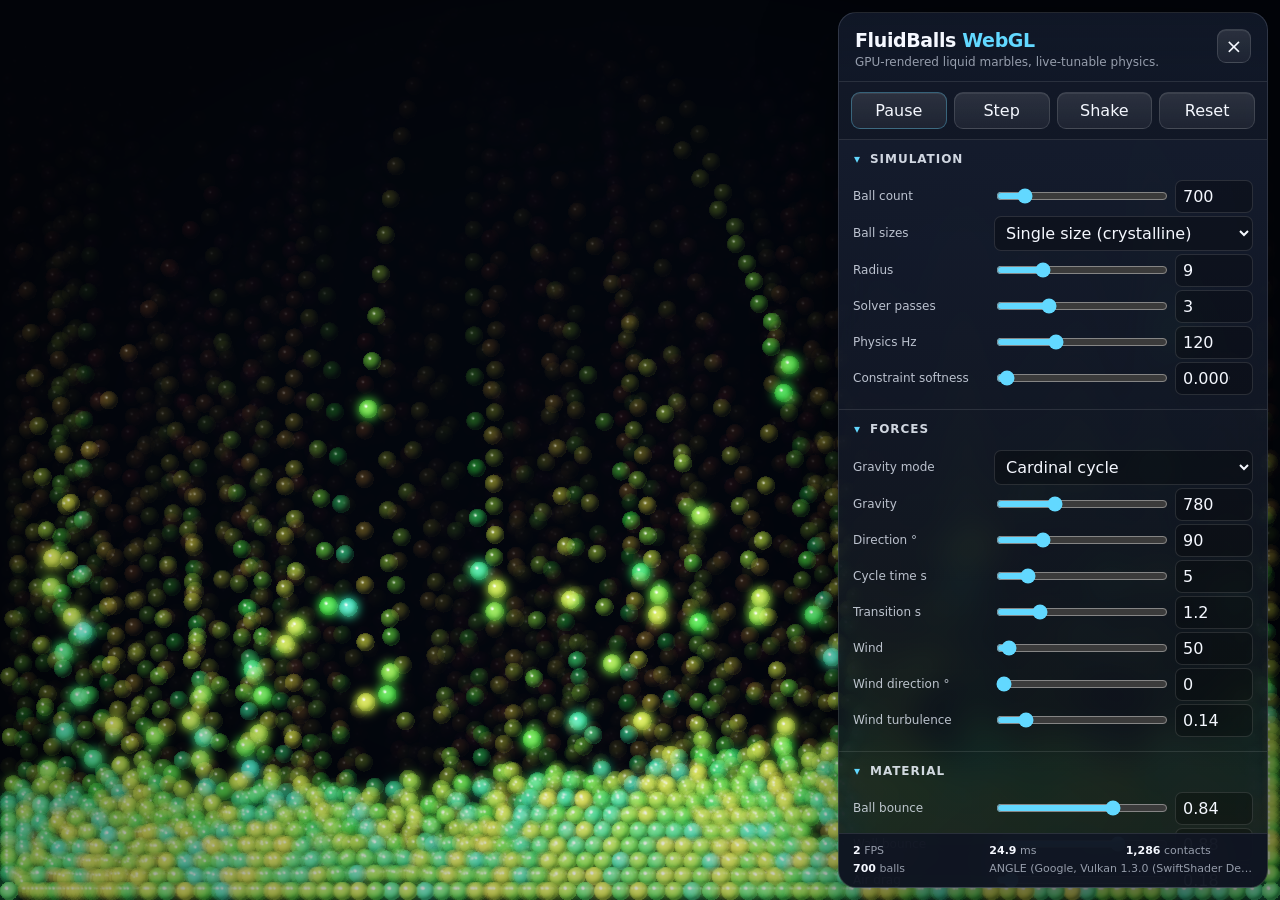
==== webgl/index.html @ 9036a15d "Added min/max ball size" ====
<!doctype html>
<html lang="en">
<head>
  <meta charset="utf-8">
  <meta name="viewport" content="width=device-width,initial-scale=1,viewport-fit=cover">
  <meta name="color-scheme" content="dark">
  <title>FluidBalls WebGL</title>
  <link rel="stylesheet" href="style.css">
</head>
<body>
  <canvas id="fluidCanvas" aria-label="FluidBalls WebGL simulation"></canvas>

  <aside id="panel" class="panel" aria-label="FluidBalls controls">
    <header class="panel__header">
      <div>
        <h1>FluidBalls <span>WebGL</span></h1>
        <p>GPU-rendered liquid marbles, live-tunable physics.</p>
      </div>
      <button id="collapsePanel" class="icon-button" title="Collapse panel" aria-label="Collapse panel">×</button>
    </header>

    <div class="toolbar">
      <button id="pauseButton">Pause</button>
      <button id="stepButton" title="Advance one fixed physics step">Step</button>
      <button id="shakeButton">Shake</button>
      <button id="resetButton">Reset</button>
    </div>

    <details open>
      <summary>Simulation</summary>
      <div class="section-body">
        <label class="control-row">
          <span>Ball count</span>
          <input data-setting="ballCount" type="range" min="20" max="5000" step="10">
          <input data-setting="ballCount" class="number" type="number" min="20" max="5000" step="10">
        </label>
        <label class="select-row">
          <span>Ball sizes</span>
          <select data-setting="sizeMode">
            <option value="single">Single size (crystalline)</option>
            <option value="mixed">Mixed sizes</option>
          </select>
        </label>
        <label class="control-row" data-size-mode="single">
          <span>Radius</span>
          <input data-setting="radius" type="range" min="2" max="30" step="0.5">
          <input data-setting="radius" class="number" type="number" min="2" max="30" step="0.5">
        </label>
        <label class="control-row" data-size-mode="mixed">
          <span>Min radius</span>
          <input data-setting="radiusMin" type="range" min="2" max="30" step="0.5">
          <input data-setting="radiusMin" class="number" type="number" min="2" max="30" step="0.5">
        </label>
        <label class="control-row" data-size-mode="mixed">
          <span>Max radius</span>
          <input data-setting="radiusMax" type="range" min="2" max="30" step="0.5">
          <input data-setting="radiusMax" class="number" type="number" min="2" max="30" step="0.5">
        </label>
        <label class="control-row">
          <span>Solver passes</span>
          <input data-setting="solverIterations" type="range" min="1" max="8" step="1">
          <input data-setting="solverIterations" class="number" type="number" min="1" max="8" step="1">
        </label>
        <label class="control-row">
          <span>Physics Hz</span>
          <input data-setting="physicsHz" type="range" min="60" max="240" step="30">
          <input data-setting="physicsHz" class="number" type="number" min="60" max="240" step="30">
        </label>
        <label class="control-row">
          <span>Constraint softness</span>
          <input data-setting="compliance" type="range" min="0" max="0.001" step="0.00001">
          <input data-setting="compliance" class="number" type="number" min="0" max="0.001" step="0.00001">
        </label>
      </div>
    </details>

    <details open>
      <summary>Forces</summary>
      <div class="section-body">
        <label class="select-row">
          <span>Gravity mode</span>
          <select data-setting="gravityMode">
            <option value="manual">Manual</option>
            <option value="cardinal">Cardinal cycle</option>
            <option value="wander">Random wander</option>
            <option value="rotate">Continuous rotate</option>
            <option value="tilt">Device tilt</option>
          </select>
        </label>
        <label class="control-row">
          <span>Gravity</span>
          <input data-setting="gravityStrength" type="range" min="0" max="2400" step="10">
          <input data-setting="gravityStrength" class="number" type="number" min="0" max="2400" step="10">
        </label>
        <label class="control-row">
          <span>Direction °</span>
          <input data-setting="gravityAngle" type="range" min="0" max="359" step="1">
          <input data-setting="gravityAngle" class="number" type="number" min="0" max="359" step="1">
        </label>
        <label class="control-row">
          <span>Cycle time s</span>
          <input data-setting="gravityCycleTime" type="range" min="0.5" max="30" step="0.1">
          <input data-setting="gravityCycleTime" class="number" type="number" min="0.5" max="30" step="0.1">
        </label>
        <label class="control-row">
          <span>Transition s</span>
          <input data-setting="gravityTransitionTime" type="range" min="0.05" max="5" step="0.05">
          <input data-setting="gravityTransitionTime" class="number" type="number" min="0.05" max="5" step="0.05">
        </label>
        <label class="control-row">
          <span>Wind</span>
          <input data-setting="windStrength" type="range" min="0" max="1600" step="10">
          <input data-setting="windStrength" class="number" type="number" min="0" max="1600" step="10">
        </label>
        <label class="control-row">
          <span>Wind direction °</span>
          <input data-setting="windAngle" type="range" min="0" max="359" step="1">
          <input data-setting="windAngle" class="number" type="number" min="0" max="359" step="1">
        </label>
        <label class="control-row">
          <span>Wind turbulence</span>
          <input data-setting="windTurbulence" type="range" min="0" max="1" step="0.01">
          <input data-setting="windTurbulence" class="number" type="number" min="0" max="1" step="0.01">
        </label>
      </div>
    </details>

    <details open>
      <summary>Material</summary>
      <div class="section-body">
        <label class="control-row">
          <span>Ball bounce</span>
          <input data-setting="elasticity" type="range" min="0" max="1.2" step="0.01">
          <input data-setting="elasticity" class="number" type="number" min="0" max="1.2" step="0.01">
        </label>
        <label class="control-row">
          <span>Wall bounce</span>
          <input data-setting="wallBounce" type="range" min="0" max="1.2" step="0.01">
          <input data-setting="wallBounce" class="number" type="number" min="0" max="1.2" step="0.01">
        </label>
        <label class="control-row">
          <span>Air drag</span>
          <input data-setting="airDrag" type="range" min="0" max="4" step="0.01">
          <input data-setting="airDrag" class="number" type="number" min="0" max="4" step="0.01">
        </label>
        <label class="control-row">
          <span>Contact viscosity</span>
          <input data-setting="contactViscosity" type="range" min="0" max="1" step="0.01">
          <input data-setting="contactViscosity" class="number" type="number" min="0" max="1" step="0.01">
        </label>
      </div>
    </details>

    <details open>
      <summary>Appearance</summary>
      <div class="section-body">
        <label class="select-row">
          <span>Color mode</span>
          <select data-setting="colorMode">
            <option value="cycle">Color cycle</option>
            <option value="speed">Velocity heat</option>
            <option value="direction">Direction map</option>
            <option value="mono">Single hue</option>
          </select>
        </label>
        <label class="control-row">
          <span>Base hue</span>
          <input data-setting="baseHue" type="range" min="0" max="359" step="1">
          <input data-setting="baseHue" class="number" type="number" min="0" max="359" step="1">
        </label>
        <label class="control-row">
          <span>Hue spread</span>
          <input data-setting="hueSpread" type="range" min="0" max="360" step="1">
          <input data-setting="hueSpread" class="number" type="number" min="0" max="360" step="1">
        </label>
        <label class="control-row">
          <span>Cycle speed °/s</span>
          <input data-setting="colorSpeed" type="range" min="-120" max="120" step="1">
          <input data-setting="colorSpeed" class="number" type="number" min="-120" max="120" step="1">
        </label>
        <label class="control-row">
          <span>Glow</span>
          <input data-setting="glow" type="range" min="0" max="3" step="0.01">
          <input data-setting="glow" class="number" type="number" min="0" max="3" step="0.01">
        </label>
        <label class="control-row">
          <span>Bloom</span>
          <input data-setting="bloomStrength" type="range" min="0" max="4" step="0.01">
          <input data-setting="bloomStrength" class="number" type="number" min="0" max="4" step="0.01">
        </label>
        <label class="control-row">
          <span>Trail persistence</span>
          <input data-setting="trailPersistence" type="range" min="0" max="0.985" step="0.005">
          <input data-setting="trailPersistence" class="number" type="number" min="0" max="0.985" step="0.005">
        </label>
        <label class="control-row">
          <span>Exposure</span>
          <input data-setting="exposure" type="range" min="0.2" max="3" step="0.01">
          <input data-setting="exposure" class="number" type="number" min="0.2" max="3" step="0.01">
        </label>
        <label class="color-row">
          <span>Background</span>
          <input data-setting="backgroundColor" type="color">
        </label>
        <label class="toggle-row"><span>Bloom blur</span><input data-setting="bloomEnabled" type="checkbox"></label>
        <label class="toggle-row"><span>Vignette</span><input data-setting="vignette" type="checkbox"></label>
      </div>
    </details>

    <details>
      <summary>Interaction & tools</summary>
      <div class="section-body">
        <label class="select-row">
          <span>Mouse field</span>
          <select data-setting="mouseMode">
            <option value="attract">Attract</option>
            <option value="repel">Repel</option>
            <option value="vortex">Vortex</option>
            <option value="off">Off</option>
          </select>
        </label>
        <label class="control-row">
          <span>Mouse strength</span>
          <input data-setting="mouseStrength" type="range" min="0" max="10000" step="100">
          <input data-setting="mouseStrength" class="number" type="number" min="0" max="10000" step="100">
        </label>
        <label class="control-row">
          <span>Mouse radius</span>
          <input data-setting="mouseRadius" type="range" min="30" max="600" step="5">
          <input data-setting="mouseRadius" class="number" type="number" min="30" max="600" step="5">
        </label>
        <div class="button-grid">
          <button id="randomizeButton">Randomize velocity</button>
          <button id="zeroVelocityButton">Zero velocity</button>
          <button id="reseedColorButton">Reseed colors</button>
          <button id="clearTrailsButton">Clear trails</button>
          <button id="spawnButton">Spawn burst</button>
          <button id="screenshotButton">Screenshot</button>
          <button id="recordButton">Record WebM</button>
          <button id="fullscreenButton">Fullscreen</button>
        </div>
        <label class="select-row">
          <span>Preset</span>
          <select id="presetSelect">
            <option value="classic">Classic blue</option>
            <option value="mercury">Mercury</option>
            <option value="lava">Lava lamp</option>
            <option value="orbit">Zero-G orbit</option>
            <option value="storm">Storm box</option>
          </select>
        </label>
        <div class="button-grid button-grid--three">
          <button id="applyPresetButton">Apply</button>
          <button id="savePresetButton">Save local</button>
          <button id="loadPresetButton">Load local</button>
        </div>
        <button id="tiltPermissionButton" class="wide-button">Enable device tilt permission</button>
        <p class="hint">Drag a ball. Hold on empty space for the mouse field. Right-click always repels. Middle-click or Shift-click spawns. Mouse wheel rotates gravity.</p>
      </div>
    </details>

    <footer class="stats" aria-live="polite">
      <span><strong id="fpsValue">0</strong> FPS</span>
      <span><strong id="frameValue">0.0</strong> ms</span>
      <span><strong id="collisionValue">0</strong> contacts</span>
      <span><strong id="ballValue">0</strong> balls</span>
      <span id="gpuValue">WebGL2</span>
    </footer>
  </aside>

  <button id="openPanel" class="open-panel" hidden>Controls</button>
  <div id="toast" class="toast" role="status" aria-live="polite"></div>
  <div id="fatalError" class="fatal-error" hidden></div>

  <script defer src="js/config.js"></script>
  <script defer src="js/physics.js"></script>
  <script defer src="js/renderer.js"></script>
  <script defer src="js/ui.js"></script>
  <script defer src="js/main.js"></script>
</body>
</html>
---- webgl/style.css ----
/* Any rule that sets `display` outranks the UA's [hidden] { display: none },
   so the attribute silently stops working. Guard it once, globally. */
[hidden] {
  display: none !important;
}

:root {
  color-scheme: dark;
  font-family: Inter, ui-sans-serif, system-ui, -apple-system, BlinkMacSystemFont, "Segoe UI", sans-serif;
  --panel-width: min(430px, calc(100vw - 24px));
  --surface: rgba(10, 14, 23, 0.84);
  --surface-strong: rgba(16, 22, 35, 0.94);
  --line: rgba(255, 255, 255, 0.11);
  --muted: rgba(233, 241, 255, 0.62);
  --text: #f5f8ff;
  --accent: #62d8ff;
  --accent-2: #9b7cff;
}

* { box-sizing: border-box; }
html, body { width: 100%; height: 100%; margin: 0; overflow: hidden; background: #000; }
body { color: var(--text); user-select: none; }
button, input, select { font: inherit; }
button, select, input[type="number"] { color: var(--text); }

#fluidCanvas {
  position: fixed;
  inset: 0;
  width: 100%;
  height: 100%;
  display: block;
  cursor: crosshair;
  touch-action: none;
}

.panel {
  position: fixed;
  top: 12px;
  right: 12px;
  width: var(--panel-width);
  max-height: calc(100vh - 24px);
  overflow: auto;
  border: 1px solid var(--line);
  border-radius: 18px;
  background: linear-gradient(180deg, rgba(25, 34, 54, 0.88), var(--surface));
  box-shadow: 0 22px 80px rgba(0, 0, 0, 0.45), inset 0 1px rgba(255,255,255,0.06);
  backdrop-filter: blur(18px) saturate(125%);
  scrollbar-width: thin;
  z-index: 4;
}

.panel__header {
  position: sticky;
  top: 0;
  display: flex;
  align-items: flex-start;
  justify-content: space-between;
  gap: 12px;
  padding: 16px 16px 12px;
  background: linear-gradient(180deg, rgba(16, 23, 38, 0.98), rgba(16, 23, 38, 0.88));
  border-bottom: 1px solid var(--line);
  backdrop-filter: blur(18px);
  z-index: 2;
}

h1 { margin: 0; font-size: 19px; letter-spacing: -0.02em; }
h1 span { color: var(--accent); font-weight: 650; }
.panel__header p { margin: 4px 0 0; color: var(--muted); font-size: 12px; }

.icon-button, button {
  border: 1px solid rgba(255,255,255,0.13);
  border-radius: 9px;
  background: linear-gradient(180deg, rgba(255,255,255,0.11), rgba(255,255,255,0.055));
  padding: 8px 10px;
  min-height: 34px;
  cursor: pointer;
  box-shadow: inset 0 1px rgba(255,255,255,0.08);
}
button:hover { border-color: rgba(98,216,255,0.55); background: rgba(98,216,255,0.12); }
button:active { transform: translateY(1px); }
.icon-button { width: 34px; padding: 0; font-size: 20px; line-height: 1; }

.toolbar {
  display: grid;
  grid-template-columns: repeat(4, 1fr);
  gap: 7px;
  padding: 10px 12px;
  background: rgba(0,0,0,0.14);
  border-bottom: 1px solid var(--line);
}
.toolbar button:first-child { border-color: rgba(98,216,255,0.35); }

details { border-bottom: 1px solid var(--line); }
summary {
  list-style: none;
  cursor: pointer;
  padding: 12px 15px;
  font-size: 12px;
  font-weight: 760;
  letter-spacing: 0.08em;
  text-transform: uppercase;
  color: rgba(240,246,255,0.86);
}
summary::-webkit-details-marker { display: none; }
summary::before { content: "▸"; display: inline-block; width: 16px; color: var(--accent); }
details[open] summary::before { content: "▾"; }
summary:hover { background: rgba(255,255,255,0.035); }
.section-body { padding: 0 14px 13px; }

.control-row {
  display: grid;
  grid-template-columns: 132px minmax(90px, 1fr) 78px;
  gap: 9px;
  align-items: center;
  min-height: 36px;
}
.control-row > span, .select-row > span, .toggle-row > span, .color-row > span {
  color: rgba(236,242,255,0.78);
  font-size: 12px;
}
.select-row, .toggle-row, .color-row {
  display: grid;
  grid-template-columns: 132px 1fr;
  gap: 9px;
  align-items: center;
  min-height: 38px;
}
.toggle-row { grid-template-columns: 1fr auto; }

input[type="range"] {
  width: 100%;
  accent-color: var(--accent);
}
input[type="number"], select {
  width: 100%;
  min-width: 0;
  border: 1px solid rgba(255,255,255,0.12);
  border-radius: 7px;
  background: rgba(0,0,0,0.28);
  padding: 6px 7px;
  outline: none;
}
input[type="number"]:focus, select:focus { border-color: var(--accent); box-shadow: 0 0 0 2px rgba(98,216,255,0.12); }
input[type="checkbox"] { width: 18px; height: 18px; accent-color: var(--accent); }
input[type="color"] { width: 100%; height: 28px; padding: 2px; border: 1px solid var(--line); border-radius: 7px; background: rgba(0,0,0,0.25); }

.button-grid { display: grid; grid-template-columns: repeat(2, 1fr); gap: 7px; margin-top: 8px; }
.button-grid--three { grid-template-columns: repeat(3, 1fr); }
.button-grid button { font-size: 12px; }
.wide-button { width: 100%; margin-top: 9px; }
.hint { color: var(--muted); font-size: 11px; line-height: 1.45; margin: 10px 2px 0; }

.stats {
  position: sticky;
  bottom: 0;
  display: grid;
  grid-template-columns: repeat(3, 1fr);
  gap: 5px 9px;
  padding: 10px 14px 12px;
  border-top: 1px solid var(--line);
  background: var(--surface-strong);
  font-size: 11px;
  color: var(--muted);
  backdrop-filter: blur(18px);
}
.stats strong { color: var(--text); font-variant-numeric: tabular-nums; }
#gpuValue { grid-column: span 2; overflow: hidden; text-overflow: ellipsis; white-space: nowrap; }

.open-panel {
  position: fixed;
  top: 14px;
  right: 14px;
  z-index: 5;
  border-color: rgba(98,216,255,0.48);
}
.toast {
  position: fixed;
  left: 50%;
  bottom: 24px;
  transform: translate(-50%, 20px);
  z-index: 10;
  opacity: 0;
  pointer-events: none;
  padding: 10px 14px;
  border: 1px solid var(--line);
  border-radius: 999px;
  background: rgba(9,13,22,0.9);
  box-shadow: 0 12px 36px rgba(0,0,0,0.35);
  transition: 180ms ease;
  color: rgba(245,248,255,0.92);
  font-size: 12px;
}
.toast.is-visible { opacity: 1; transform: translate(-50%, 0); }
.fatal-error {
  position: fixed;
  inset: 0;
  z-index: 20;
  display: grid;
  place-items: center;
  padding: 30px;
  background: #07090e;
  color: white;
  white-space: pre-wrap;
  line-height: 1.55;
}

@media (max-width: 650px) {
  .panel { top: 8px; right: 8px; max-height: calc(100vh - 16px); border-radius: 14px; }
  .control-row { grid-template-columns: 112px minmax(78px, 1fr) 70px; gap: 7px; }
  .select-row, .color-row { grid-template-columns: 112px 1fr; }
  .toolbar button { padding-inline: 6px; font-size: 12px; }
}
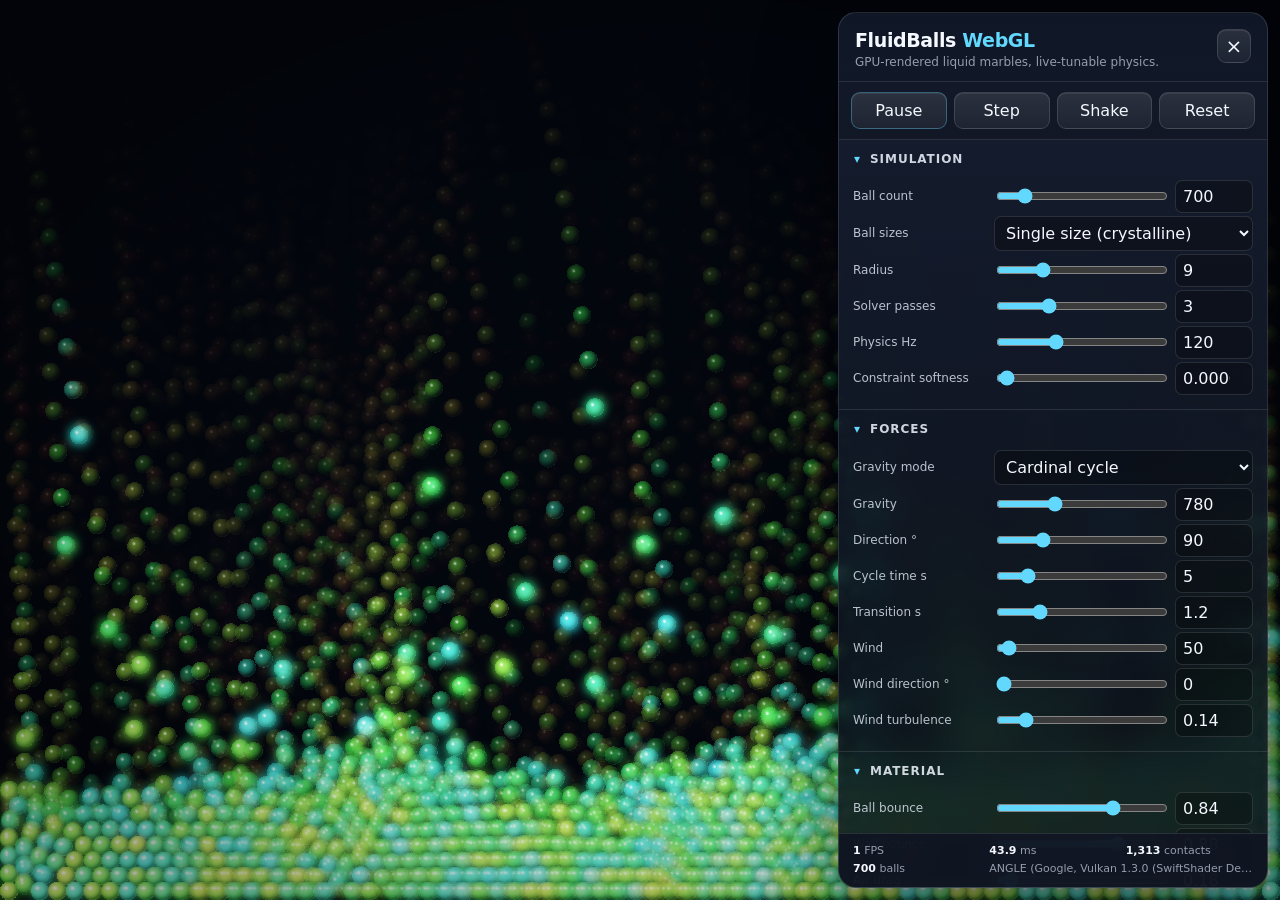
==== commit 6e0a9b13: "saving progress" ====
--- a/webgl/index.html
+++ b/webgl/index.html
@@ -148,18 +148,102 @@
           <input data-setting="contactViscosity" type="range" min="0" max="1" step="0.01">
           <input data-setting="contactViscosity" class="number" type="number" min="0" max="1" step="0.01">
         </label>
+        <label class="control-row">
+          <span>Clump affinity</span>
+          <input data-setting="clumpAffinity" type="range" min="0" max="5000" step="10">
+          <input data-setting="clumpAffinity" class="number" type="number" min="0" max="5000" step="10">
+        </label>
+        <label class="control-row">
+          <span>Split energy</span>
+          <input data-setting="splitEnergy" type="range" min="0" max="1200" step="10">
+          <input data-setting="splitEnergy" class="number" type="number" min="0" max="1200" step="10">
+        </label>
+      </div>
+    </details>
+
+    <details open>
+      <summary>Surface &amp; light</summary>
+      <div class="section-body">
+        <label class="control-row">
+          <span>Light angle °</span>
+          <input data-setting="lightAngle" type="range" min="0" max="359" step="1">
+          <input data-setting="lightAngle" class="number" type="number" min="0" max="359" step="1">
+        </label>
+        <label class="control-row">
+          <span>Light width</span>
+          <input data-setting="lightWidth" type="range" min="0.05" max="1.5" step="0.01">
+          <input data-setting="lightWidth" class="number" type="number" min="0.05" max="1.5" step="0.01">
+        </label>
+        <label class="control-row">
+          <span>Light softness</span>
+          <input data-setting="lightSoftness" type="range" min="0" max="1" step="0.01">
+          <input data-setting="lightSoftness" class="number" type="number" min="0" max="1" step="0.01">
+        </label>
+        <label class="control-row">
+          <span>Refraction (IOR)</span>
+          <input data-setting="ior" type="range" min="1" max="2.5" step="0.01">
+          <input data-setting="ior" class="number" type="number" min="1" max="2.5" step="0.01">
+        </label>
+        <label class="control-row">
+          <span>Clarity</span>
+          <input data-setting="clarity" type="range" min="0" max="1" step="0.01">
+          <input data-setting="clarity" class="number" type="number" min="0" max="1" step="0.01">
+        </label>
+        <label class="control-row">
+          <span>Translucency</span>
+          <input data-setting="translucency" type="range" min="0" max="1" step="0.01">
+          <input data-setting="translucency" class="number" type="number" min="0" max="1" step="0.01">
+        </label>
+        <label class="control-row">
+          <span>Light height</span>
+          <input data-setting="bandPosition" type="range" min="0" max="1" step="0.01">
+          <input data-setting="bandPosition" class="number" type="number" min="0" max="1" step="0.01">
+        </label>
+        <label class="control-row">
+          <span>Light falloff</span>
+          <input data-setting="lightFalloff" type="range" min="0" max="6" step="0.05">
+          <input data-setting="lightFalloff" class="number" type="number" min="0" max="6" step="0.05">
+        </label>
       </div>
     </details>
 
     <details open>
       <summary>Appearance</summary>
       <div class="section-body">
+        <label class="select-row">
+          <span>Render mode</span>
+          <select data-setting="renderMode">
+            <option value="sphere">Lit spheres</option>
+            <option value="metaball">Metaball fluid</option>
+          </select>
+        </label>
+        <label class="control-row" data-render-mode="metaball">
+          <span>Fusion threshold</span>
+          <input data-setting="fusionThreshold" type="range" min="0.1" max="2" step="0.01">
+          <input data-setting="fusionThreshold" class="number" type="number" min="0.1" max="2" step="0.01">
+        </label>
+        <label class="control-row" data-render-mode="metaball">
+          <span>Edge softness</span>
+          <input data-setting="edgeSoftness" type="range" min="0.005" max="0.4" step="0.005">
+          <input data-setting="edgeSoftness" class="number" type="number" min="0.005" max="0.4" step="0.005">
+        </label>
+        <label class="control-row" data-render-mode="metaball">
+          <span>Fusion reach</span>
+          <input data-setting="fieldRadius" type="range" min="1" max="2.5" step="0.05">
+          <input data-setting="fieldRadius" class="number" type="number" min="1" max="2.5" step="0.05">
+        </label>
+        <label class="control-row" data-render-mode="metaball">
+          <span>Specular fusion</span>
+          <input data-setting="specFusion" type="range" min="1" max="12" step="0.5">
+          <input data-setting="specFusion" class="number" type="number" min="1" max="12" step="0.5">
+        </label>
         <label class="select-row">
           <span>Color mode</span>
           <select data-setting="colorMode">
             <option value="cycle">Color cycle</option>
             <option value="speed">Velocity heat</option>
             <option value="direction">Direction map</option>
+            <option value="pressure">Pressure field</option>
             <option value="mono">Single hue</option>
           </select>
         </label>
@@ -177,6 +261,15 @@
           <span>Cycle speed °/s</span>
           <input data-setting="colorSpeed" type="range" min="-120" max="120" step="1">
           <input data-setting="colorSpeed" class="number" type="number" min="-120" max="120" step="1">
+        </label>
+        <label class="control-row" data-color-mode="pressure">
+          <span>Pressure scale</span>
+          <input data-setting="pressureScale" type="range" min="0.5" max="40" step="0.5">
+          <input data-setting="pressureScale" class="number" type="number" min="0.5" max="40" step="0.5">
+        </label>
+        <label class="toggle-row" data-color-mode="pressure">
+          <span>Shared-colour diffusion</span>
+          <input data-setting="pressureDiffuse" type="checkbox">
         </label>
         <label class="control-row">
           <span>Glow</span>
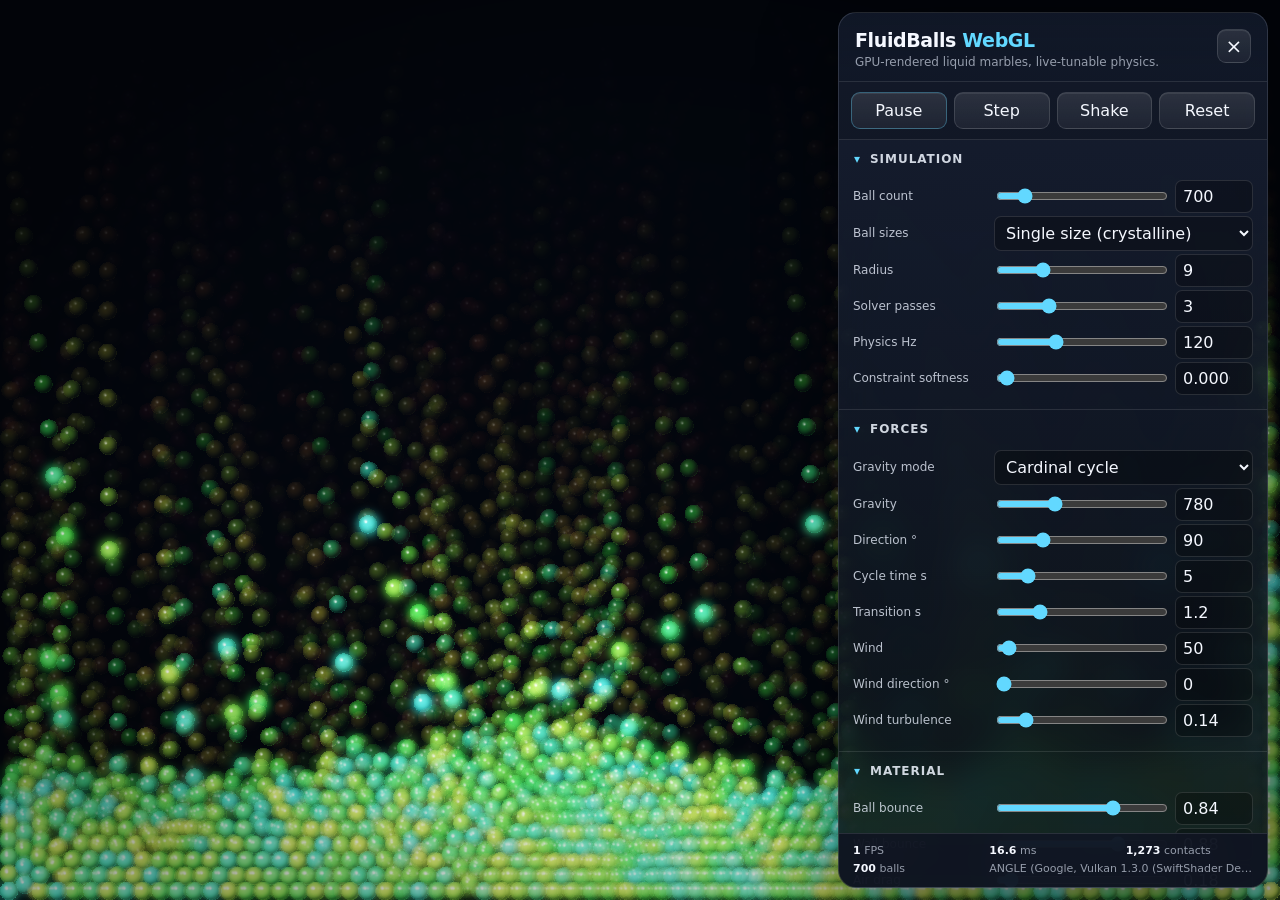
==== commit 814930ee: "Saved progress on Ocean Water simulation" ====
--- a/webgl/index.html
+++ b/webgl/index.html
@@ -208,6 +208,32 @@
     </details>
 
     <details open>
+      <summary>Material presets</summary>
+      <div class="section-body">
+        <label class="select-row">
+          <span>Material</span>
+          <select id="materialSelect">
+            <option value="jelly">Jelly</option>
+            <option value="ocean">Ocean water</option>
+            <option value="mud">Mud</option>
+            <option value="vapor">Vapor</option>
+          </select>
+        </label>
+        <label class="toggle-row"><span>Also apply kinetics</span><input id="materialKinetics" type="checkbox" checked></label>
+        <button id="applyMaterialButton" class="wide-button">Apply material</button>
+        <label class="color-row">
+          <span>Base color</span>
+          <input data-setting="tintColor" type="color">
+        </label>
+        <label class="control-row">
+          <span>Tint strength</span>
+          <input data-setting="tintStrength" type="range" min="0" max="1" step="0.01">
+          <input data-setting="tintStrength" class="number" type="number" min="0" max="1" step="0.01">
+        </label>
+      </div>
+    </details>
+
+    <details open>
       <summary>Appearance</summary>
       <div class="section-body">
         <label class="select-row">
@@ -347,6 +373,11 @@
           <button id="savePresetButton">Save local</button>
           <button id="loadPresetButton">Load local</button>
         </div>
+        <div class="button-grid">
+          <button id="exportPresetButton">Export .json</button>
+          <button id="importPresetButton">Import .json</button>
+        </div>
+        <input type="file" id="importPresetInput" accept=".json,application/json" hidden>
         <button id="tiltPermissionButton" class="wide-button">Enable device tilt permission</button>
         <p class="hint">Drag a ball. Hold on empty space for the mouse field. Right-click always repels. Middle-click or Shift-click spawns. Mouse wheel rotates gravity.</p>
       </div>
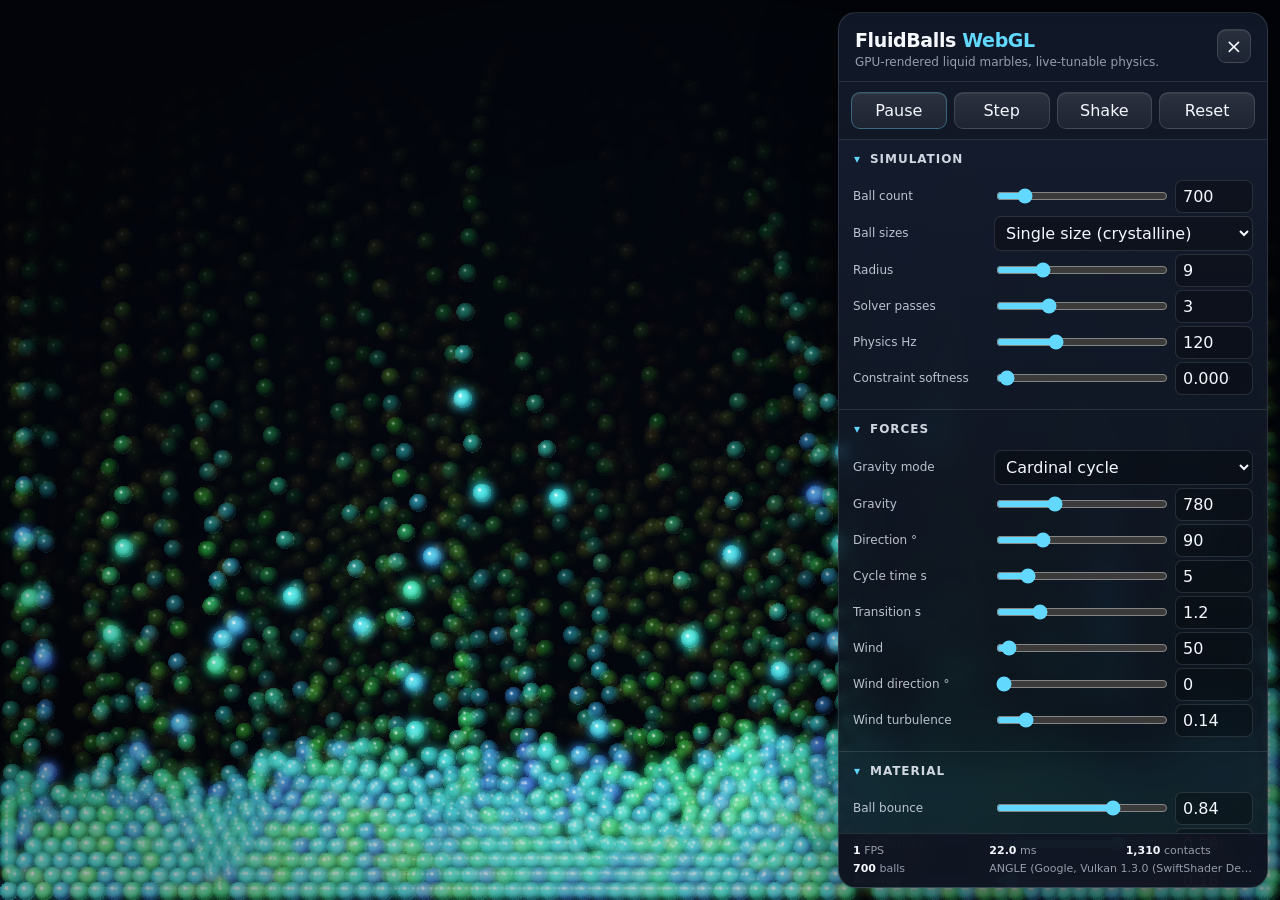
==== commit 72f40957: "save/load functionality committed." ====
--- a/webgl/index.html
+++ b/webgl/index.html
@@ -323,6 +323,7 @@
         </label>
         <label class="toggle-row"><span>Bloom blur</span><input data-setting="bloomEnabled" type="checkbox"></label>
         <label class="toggle-row"><span>Vignette</span><input data-setting="vignette" type="checkbox"></label>
+        <label class="toggle-row"><span>Anti-aliasing (sphere)</span><input data-setting="msaa" type="checkbox"></label>
       </div>
     </details>
 
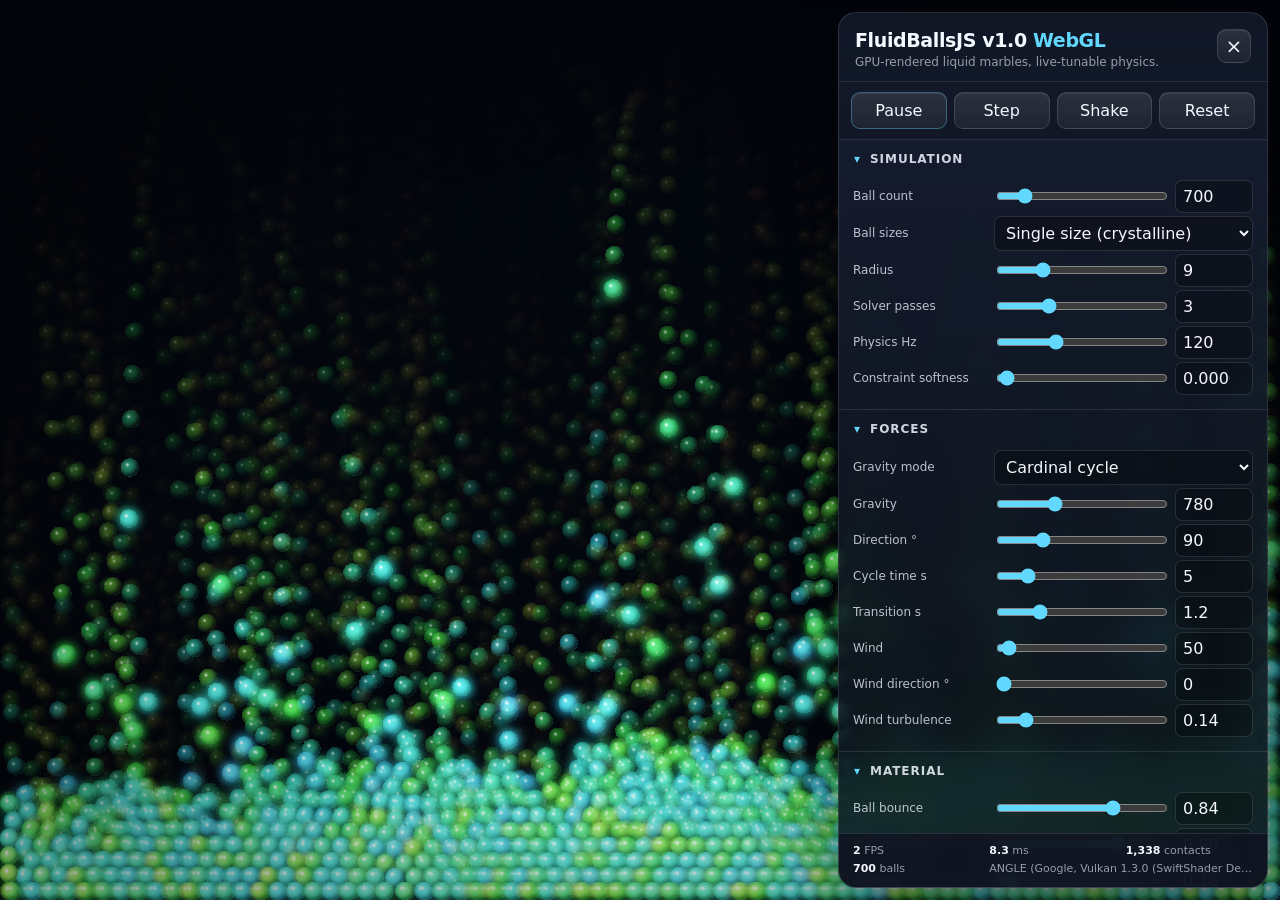
==== commit 47da9956: "Added version and license" ====
--- a/webgl/index.html
+++ b/webgl/index.html
@@ -4,7 +4,7 @@
   <meta charset="utf-8">
   <meta name="viewport" content="width=device-width,initial-scale=1,viewport-fit=cover">
   <meta name="color-scheme" content="dark">
-  <title>FluidBalls WebGL</title>
+    <title>FluidBallsJS v1.0 WebGL</title>
   <link rel="stylesheet" href="style.css">
 </head>
 <body>
@@ -13,7 +13,7 @@
   <aside id="panel" class="panel" aria-label="FluidBalls controls">
     <header class="panel__header">
       <div>
-        <h1>FluidBalls <span>WebGL</span></h1>
+        <h1>FluidBallsJS v1.0 <span>WebGL</span></h1>
         <p>GPU-rendered liquid marbles, live-tunable physics.</p>
       </div>
       <button id="collapsePanel" class="icon-button" title="Collapse panel" aria-label="Collapse panel">×</button>
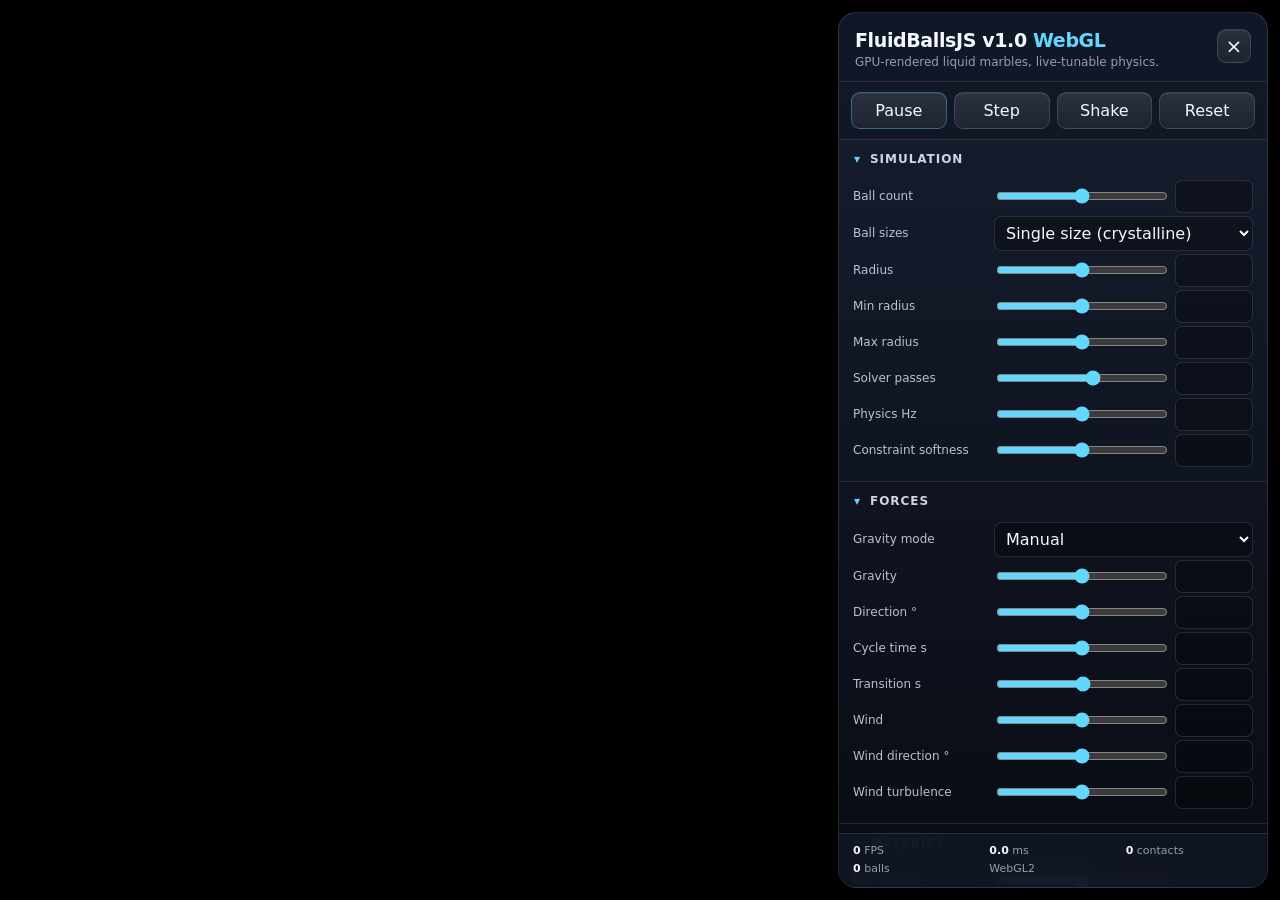
==== commit 22d232a5: "Added "Synaptic Cascades" as the flagship default mode" ====
--- a/webgl/index.html
+++ b/webgl/index.html
@@ -362,6 +362,7 @@
         <label class="select-row">
           <span>Preset</span>
           <select id="presetSelect">
+            <option value="synaptic">Synaptic Cascades</option>
             <option value="classic">Classic blue</option>
             <option value="mercury">Mercury</option>
             <option value="lava">Lava lamp</option>
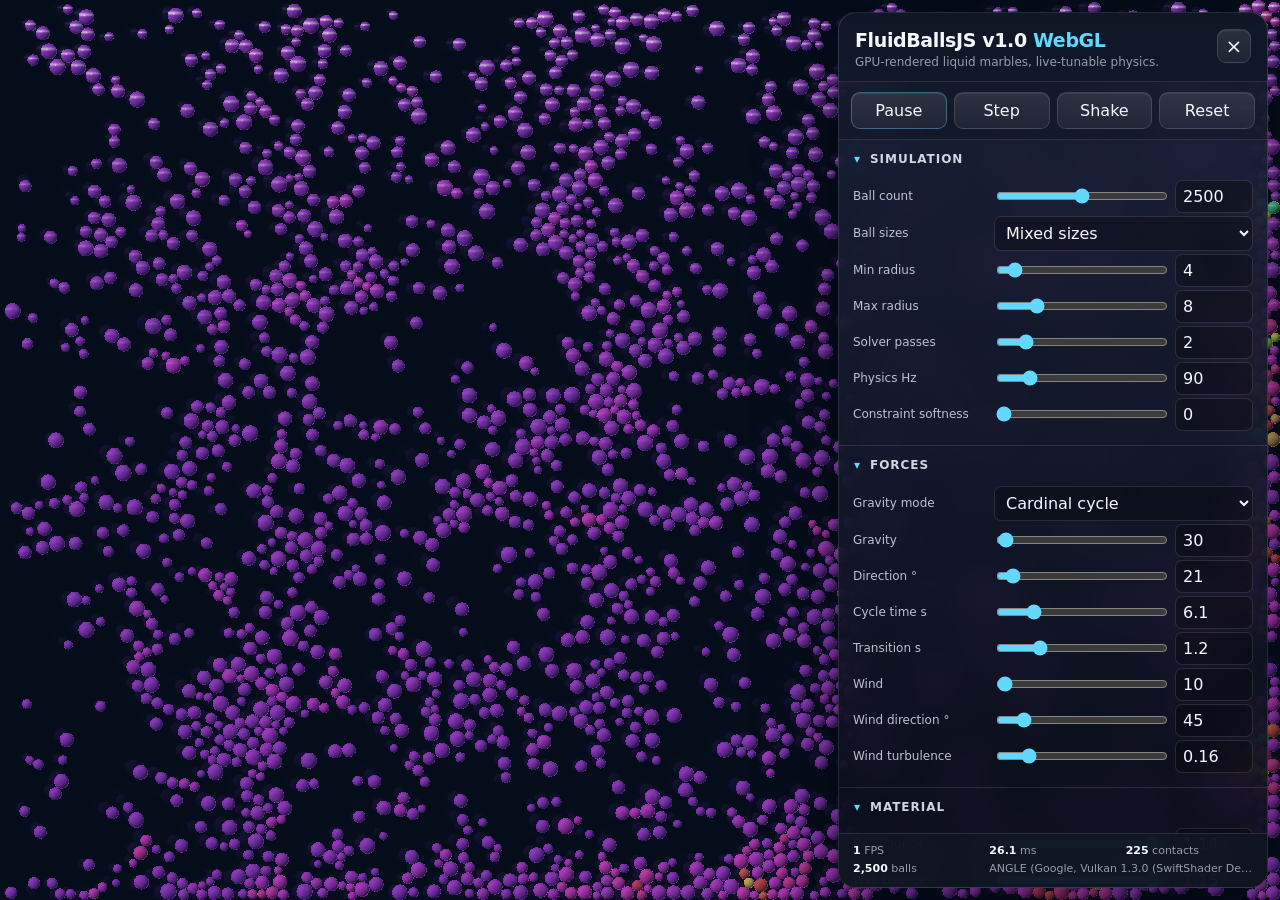
==== commit 84eaec2a: "Added "Ocean Wave Chasing Its Tail" to list of presets" ====
--- a/webgl/index.html
+++ b/webgl/index.html
@@ -363,6 +363,7 @@
           <span>Preset</span>
           <select id="presetSelect">
             <option value="synaptic">Synaptic Cascades</option>
+            <option value="oceanTail">Ocean Chasing Its Tail</option>
             <option value="classic">Classic blue</option>
             <option value="mercury">Mercury</option>
             <option value="lava">Lava lamp</option>
